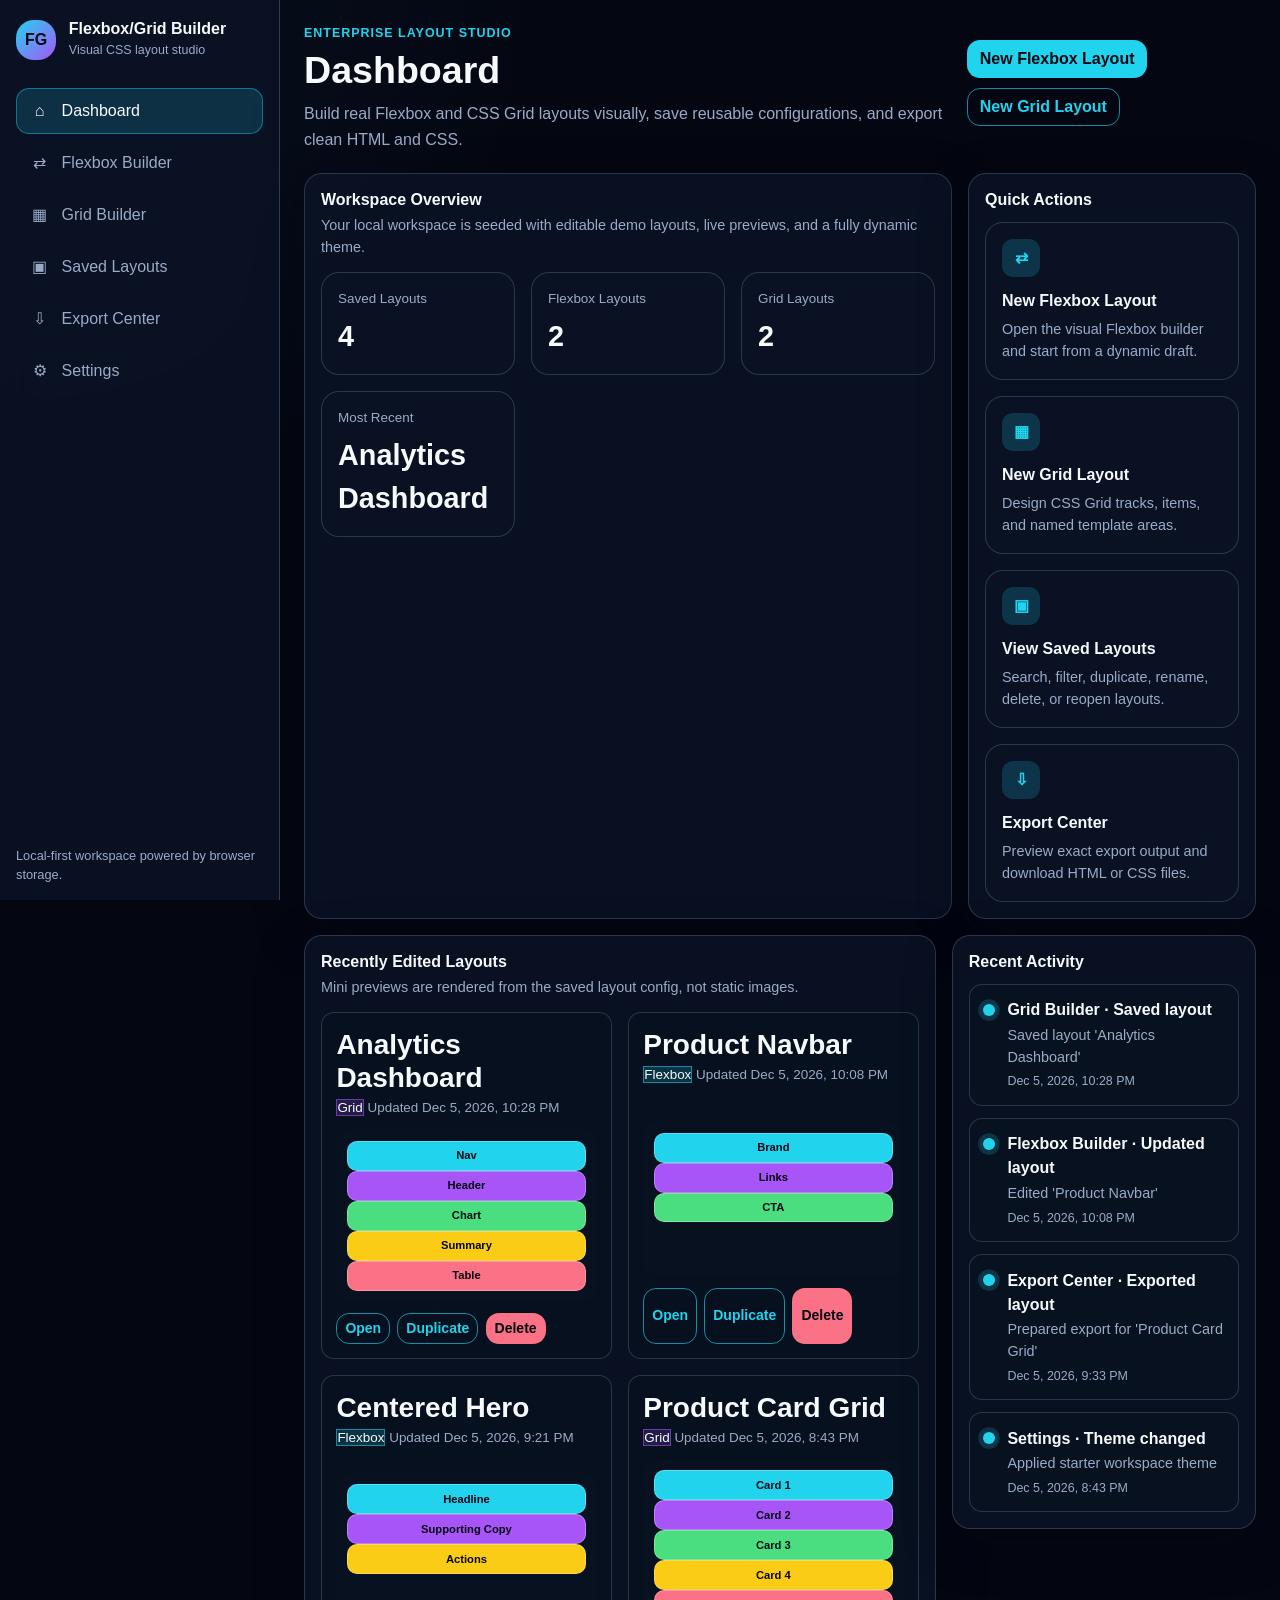
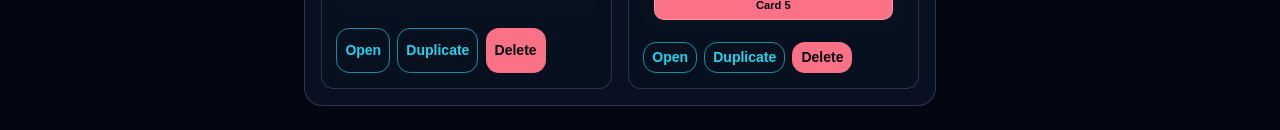
==== index.html @ abde0577 "Build Flexbox Grid Builder" ====
<!doctype html>
<html lang="en">
  <head>
    <meta charset="utf-8" />
    <meta name="viewport" content="width=device-width, initial-scale=1" />
    <title>Flexbox/Grid Builder | Dashboard</title>
    <link
      href="https://cdn.jsdelivr.net/npm/bootstrap@5.3.3/dist/css/bootstrap.min.css"
      rel="stylesheet"
    />
    <link href="styles.css" rel="stylesheet" />
    <link href="css/dashboard.css" rel="stylesheet" />
  </head>
  <body data-page="dashboard">
    <div class="app-shell">
      <main class="app-main">
        <header class="page-header">
          <div>
            <p class="page-kicker">Enterprise layout studio</p>
            <h1 class="page-title">Dashboard</h1>
            <p class="page-description">
              Build real Flexbox and CSS Grid layouts visually, save reusable
              configurations, and export clean HTML and CSS.
            </p>
          </div>
          <div class="hero-actions">
            <a class="btn btn-theme" href="flexbox-builder.html"
              >New Flexbox Layout</a
            >
            <a class="btn btn-outline-theme" href="grid-builder.html"
              >New Grid Layout</a
            >
          </div>
        </header>

        <section class="dashboard-hero">
          <div class="card-panel">
            <div class="panel-inner">
              <h2 class="panel-title">Workspace Overview</h2>
              <p class="panel-subtitle">
                Your local workspace is seeded with editable demo layouts, live
                previews, and a fully dynamic theme.
              </p>
              <div class="stat-grid" id="dashboardStats"></div>
            </div>
          </div>

          <div class="card-panel">
            <div class="panel-inner">
              <h2 class="panel-title">Quick Actions</h2>
              <div class="action-grid" id="quickActions"></div>
            </div>
          </div>
        </section>

        <section class="dashboard-columns">
          <div class="card-panel">
            <div class="panel-inner">
              <h2 class="panel-title">Recently Edited Layouts</h2>
              <p class="panel-subtitle">
                Mini previews are rendered from the saved layout config, not
                static images.
              </p>
              <div class="recent-layouts-grid" id="recentLayouts"></div>
            </div>
          </div>

          <div class="card-panel">
            <div class="panel-inner">
              <h2 class="panel-title">Recent Activity</h2>
              <ul class="activity-list" id="activityLog"></ul>
            </div>
          </div>
        </section>
      </main>
    </div>

    <script src="https://code.jquery.com/jquery-3.7.1.min.js"></script>
    <script src="https://cdn.jsdelivr.net/npm/bootstrap@5.3.3/dist/js/bootstrap.bundle.min.js"></script>
    <script src="js/shared.js"></script>
    <script src="js/dashboard.js"></script>
  </body>
</html>
---- styles.css ----
:root {
  --bg: #040712;
  --bg-soft: #07111f;
  --card: rgba(10, 18, 36, 0.9);
  --text: #f7fbff;
  --muted: #9aabc7;
  --primary: #22d3ee;
  --secondary: #a855f7;
  --success: #4ade80;
  --warning: #facc15;
  --danger: #fb7185;
  --radius: 18px;
  --font-family: Inter, sans-serif;
  --mono-font: "SFMono-Regular", Consolas, "Liberation Mono", monospace;
  --transition-speed: 320ms;
}

* {
  box-sizing: border-box;
}

html {
  min-height: 100%;
  background: var(--bg);
}

body {
  min-height: 100vh;
  margin: 0;
  background:
    radial-gradient(circle at top left, var(--bg-soft), transparent 34rem),
    var(--bg);
  color: var(--text);
  font-family: var(--font-family);
  overflow-x: hidden;
}

body.compact-sidebar .app-sidebar {
  width: 5.25rem;
}

body.compact-sidebar .sidebar-label,
body.compact-sidebar .sidebar-subtitle,
body.compact-sidebar .brand-copy,
body.compact-sidebar .sidebar-footer {
  display: none;
}

body.compact-sidebar .app-main {
  margin-left: 5.25rem;
}

a {
  color: var(--primary);
  text-decoration: none;
}

a:hover {
  color: var(--secondary);
}

button,
input,
select,
textarea {
  font: inherit;
}

.app-shell {
  min-height: 100vh;
  display: flex;
}

.app-sidebar {
  position: fixed;
  inset: 0 auto 0 0;
  z-index: 20;
  width: 17.5rem;
  padding: 1rem;
  background: var(--card);
  border-right: 1px solid color-mix(in srgb, var(--muted), transparent 72%);
  backdrop-filter: blur(1rem);
  transition: width var(--transition-speed) ease;
}

.app-main {
  width: 100%;
  min-height: 100vh;
  margin-left: 17.5rem;
  padding: 1.5rem;
  transition: margin-left var(--transition-speed) ease;
}

.sidebar-brand {
  display: flex;
  align-items: center;
  gap: 0.8rem;
  min-height: 3rem;
  margin-bottom: 1.5rem;
}

.brand-mark {
  width: 2.5rem;
  height: 2.5rem;
  display: grid;
  place-items: center;
  flex: 0 0 auto;
  border-radius: var(--radius);
  background: linear-gradient(135deg, var(--primary), var(--secondary));
  color: var(--bg);
  font-weight: 800;
}

.brand-title {
  margin: 0;
  color: var(--text);
  font-size: 1rem;
  font-weight: 800;
  line-height: 1.1;
}

.sidebar-subtitle {
  margin: 0.2rem 0 0;
  color: var(--muted);
  font-size: 0.78rem;
}

.sidebar-nav {
  display: grid;
  gap: 0.35rem;
}

.sidebar-link {
  display: flex;
  align-items: center;
  gap: 0.75rem;
  min-height: 2.8rem;
  padding: 0.7rem 0.85rem;
  border-radius: calc(var(--radius) * 0.72);
  color: var(--muted);
  transition:
    background var(--transition-speed) ease,
    color var(--transition-speed) ease,
    transform var(--transition-speed) ease;
}

.sidebar-link:hover,
.sidebar-link.active {
  background: color-mix(in srgb, var(--primary), transparent 84%);
  color: var(--text);
}

.sidebar-link.active {
  box-shadow: inset 0 0 0 1px
    color-mix(in srgb, var(--primary), transparent 58%);
}

.sidebar-icon {
  width: 1.25rem;
  min-width: 1.25rem;
  text-align: center;
}

.sidebar-footer {
  position: absolute;
  right: 1rem;
  bottom: 1rem;
  left: 1rem;
  color: var(--muted);
  font-size: 0.8rem;
}

.mobile-topbar {
  display: none;
  position: sticky;
  top: 0;
  z-index: 19;
  align-items: center;
  justify-content: space-between;
  gap: 1rem;
  padding: 0.85rem 1rem;
  background: var(--card);
  border-bottom: 1px solid color-mix(in srgb, var(--muted), transparent 72%);
  backdrop-filter: blur(1rem);
}

.page-header {
  display: flex;
  align-items: flex-start;
  justify-content: space-between;
  gap: 1rem;
  margin-bottom: 1.25rem;
}

.page-kicker {
  margin: 0 0 0.35rem;
  color: var(--primary);
  font-size: 0.78rem;
  font-weight: 800;
  letter-spacing: 0.08em;
  text-transform: uppercase;
}

.page-title {
  margin: 0;
  color: var(--text);
  font-size: clamp(1.65rem, 3vw, 2.35rem);
  font-weight: 850;
  letter-spacing: 0;
}

.page-description {
  max-width: 48rem;
  margin: 0.5rem 0 0;
  color: var(--muted);
  line-height: 1.6;
}

.content-grid {
  display: grid;
  gap: 1rem;
}

.card-panel {
  border: 1px solid color-mix(in srgb, var(--muted), transparent 76%);
  border-radius: var(--radius);
  background: var(--card);
  box-shadow: 0 1rem 3rem color-mix(in srgb, var(--bg), transparent 55%);
}

.panel-inner {
  padding: 1rem;
}

.panel-title {
  margin: 0 0 0.8rem;
  color: var(--text);
  font-size: 1rem;
  font-weight: 800;
}

.panel-subtitle {
  margin: -0.4rem 0 0.85rem;
  color: var(--muted);
  font-size: 0.9rem;
}

.stat-grid {
  display: grid;
  grid-template-columns: repeat(auto-fit, minmax(11rem, 1fr));
  gap: 1rem;
}

.stat-card {
  padding: 1rem;
  border: 1px solid color-mix(in srgb, var(--muted), transparent 76%);
  border-radius: var(--radius);
  background: var(--card);
}

.stat-label {
  margin: 0;
  color: var(--muted);
  font-size: 0.84rem;
}

.stat-value {
  margin: 0.35rem 0 0;
  color: var(--text);
  font-size: 1.8rem;
  font-weight: 850;
}

.action-grid {
  display: grid;
  grid-template-columns: repeat(auto-fit, minmax(13rem, 1fr));
  gap: 1rem;
}

.action-card {
  display: block;
  height: 100%;
  padding: 1rem;
  border: 1px solid color-mix(in srgb, var(--muted), transparent 76%);
  border-radius: var(--radius);
  background: var(--card);
  color: var(--text);
  transition:
    transform var(--transition-speed) ease,
    border-color var(--transition-speed) ease,
    background var(--transition-speed) ease;
}

.action-card:hover {
  transform: translateY(-0.16rem);
  border-color: color-mix(in srgb, var(--primary), transparent 42%);
  background: color-mix(in srgb, var(--primary), var(--card) 88%);
  color: var(--text);
}

.action-card-title {
  margin: 0;
  font-weight: 800;
}

.action-card-text {
  margin: 0.4rem 0 0;
  color: var(--muted);
  font-size: 0.9rem;
}

.btn-theme {
  border: 1px solid color-mix(in srgb, var(--primary), transparent 42%);
  border-radius: calc(var(--radius) * 0.72);
  background: var(--primary);
  color: var(--bg);
  font-weight: 800;
}

.btn-theme:hover {
  border-color: var(--secondary);
  background: var(--secondary);
  color: var(--bg);
}

.btn-outline-theme {
  border: 1px solid color-mix(in srgb, var(--primary), transparent 36%);
  border-radius: calc(var(--radius) * 0.72);
  background: transparent;
  color: var(--primary);
  font-weight: 700;
}

.btn-outline-theme:hover {
  background: var(--primary);
  color: var(--bg);
}

.btn-danger-theme {
  border: 1px solid color-mix(in srgb, var(--danger), transparent 30%);
  border-radius: calc(var(--radius) * 0.72);
  background: var(--danger);
  color: var(--bg);
  font-weight: 800;
}

.form-control,
.form-select {
  border-color: color-mix(in srgb, var(--muted), transparent 64%);
  border-radius: calc(var(--radius) * 0.62);
  background-color: var(--bg-soft);
  color: var(--text);
}

.form-control:focus,
.form-select:focus {
  border-color: var(--primary);
  background-color: var(--bg-soft);
  color: var(--text);
  box-shadow: 0 0 0 0.2rem color-mix(in srgb, var(--primary), transparent 78%);
}

.form-label {
  color: var(--text);
  font-size: 0.86rem;
  font-weight: 750;
}

.form-text,
.text-muted-theme {
  color: var(--muted);
}

.input-group-text {
  border-color: color-mix(in srgb, var(--muted), transparent 64%);
  background: var(--card);
  color: var(--muted);
}

.badge-theme {
  border: 1px solid color-mix(in srgb, var(--primary), transparent 46%);
  background: color-mix(in srgb, var(--primary), transparent 82%);
  color: var(--text);
}

.badge-grid {
  border-color: color-mix(in srgb, var(--secondary), transparent 46%);
  background: color-mix(in srgb, var(--secondary), transparent 82%);
}

.badge-flex {
  border-color: color-mix(in srgb, var(--primary), transparent 46%);
  background: color-mix(in srgb, var(--primary), transparent 82%);
}

.builder-layout {
  display: grid;
  grid-template-columns: minmax(17rem, 23rem) minmax(0, 1fr);
  gap: 1rem;
  align-items: start;
}

.controls-panel {
  position: sticky;
  top: 1rem;
  max-height: calc(100vh - 2rem);
  overflow: auto;
}

.control-section {
  padding: 1rem;
  border-bottom: 1px solid color-mix(in srgb, var(--muted), transparent 78%);
}

.control-section:last-child {
  border-bottom: 0;
}

.control-grid {
  display: grid;
  gap: 0.85rem;
}

.preview-stage {
  min-height: 24rem;
  padding: 1rem;
  border: 1px dashed color-mix(in srgb, var(--muted), transparent 48%);
  border-radius: var(--radius);
  background:
    linear-gradient(
      color-mix(in srgb, var(--muted), transparent 94%) 1px,
      transparent 1px
    ),
    linear-gradient(
      90deg,
      color-mix(in srgb, var(--muted), transparent 94%) 1px,
      transparent 1px
    ),
    var(--bg-soft);
  background-size: 1.5rem 1.5rem;
  overflow: auto;
}

.preview-item {
  display: grid;
  place-items: center;
  min-width: 3rem;
  min-height: 3rem;
  padding: 0.7rem;
  border: 1px solid color-mix(in srgb, var(--text), transparent 72%);
  border-radius: calc(var(--radius) * 0.55);
  color: var(--bg);
  font-weight: 800;
  text-align: center;
}

.code-panel {
  margin: 0;
  min-height: 16rem;
  max-height: 28rem;
  overflow: auto;
  padding: 1rem;
  border-radius: var(--radius);
  background: var(--bg-soft);
  color: var(--text);
  font-family: var(--mono-font);
  font-size: 0.86rem;
  line-height: 1.55;
  white-space: pre;
}

.code-tabs {
  display: flex;
  flex-wrap: wrap;
  gap: 0.5rem;
  margin-bottom: 0.75rem;
}

.item-editor,
.track-editor,
.layout-card {
  padding: 0.9rem;
  border: 1px solid color-mix(in srgb, var(--muted), transparent 76%);
  border-radius: calc(var(--radius) * 0.72);
  background: color-mix(in srgb, var(--bg-soft), transparent 8%);
}

.item-editor + .item-editor,
.track-editor + .track-editor {
  margin-top: 0.75rem;
}

.layout-card {
  display: grid;
  gap: 0.75rem;
}

.layout-card-header {
  display: flex;
  align-items: flex-start;
  justify-content: space-between;
  gap: 0.75rem;
}

.layout-title {
  margin: 0;
  color: var(--text);
  font-weight: 850;
}

.layout-meta {
  margin: 0.2rem 0 0;
  color: var(--muted);
  font-size: 0.84rem;
}

.layout-actions {
  display: flex;
  flex-wrap: wrap;
  gap: 0.45rem;
}

.mini-preview {
  min-height: 8rem;
  padding: 0.65rem;
  border-radius: calc(var(--radius) * 0.72);
  background: var(--bg-soft);
  overflow: hidden;
}

.mini-preview .preview-item {
  min-width: 1.65rem;
  min-height: 1.65rem;
  padding: 0.35rem;
  font-size: 0.7rem;
}

.empty-state {
  display: grid;
  place-items: center;
  min-height: 14rem;
  padding: 2rem;
  border: 1px dashed color-mix(in srgb, var(--muted), transparent 52%);
  border-radius: var(--radius);
  background: var(--card);
  color: var(--muted);
  text-align: center;
}

.status-region {
  position: fixed;
  right: 1rem;
  bottom: 1rem;
  z-index: 40;
  display: grid;
  gap: 0.5rem;
  width: min(24rem, calc(100vw - 2rem));
}

.status-message {
  padding: 0.85rem 1rem;
  border: 1px solid color-mix(in srgb, var(--muted), transparent 72%);
  border-radius: calc(var(--radius) * 0.72);
  background: var(--card);
  color: var(--text);
  box-shadow: 0 1rem 2rem color-mix(in srgb, var(--bg), transparent 54%);
}

.status-success {
  border-color: color-mix(in srgb, var(--success), transparent 42%);
}

.status-warning {
  border-color: color-mix(in srgb, var(--warning), transparent 42%);
}

.status-danger {
  border-color: color-mix(in srgb, var(--danger), transparent 42%);
}

.transition-overlay {
  position: fixed;
  inset: 0;
  z-index: 9999;
  display: grid;
  place-items: center;
  background: var(--bg);
  color: var(--text);
  opacity: 1;
  visibility: visible;
  transition:
    opacity var(--transition-speed) ease,
    visibility var(--transition-speed) ease;
}

.transition-overlay.hidden {
  opacity: 0;
  visibility: hidden;
  pointer-events: none;
}

.transition-content {
  display: grid;
  gap: 0.85rem;
  place-items: center;
  color: var(--muted);
}

.transition-spinner {
  width: 2.25rem;
  height: 2.25rem;
  border: 0.22rem solid color-mix(in srgb, var(--primary), transparent 72%);
  border-top-color: var(--primary);
  border-radius: 999rem;
  animation: spin 0.8s linear infinite;
}

.transition-message {
  margin: 0;
  font-size: 0.9rem;
}

.table-theme {
  color: var(--text);
}

.table-theme > :not(caption) > * > * {
  background: transparent;
  border-bottom-color: color-mix(in srgb, var(--muted), transparent 78%);
  color: var(--text);
}

iframe.export-frame {
  width: 100%;
  min-height: 24rem;
  border: 1px solid color-mix(in srgb, var(--muted), transparent 68%);
  border-radius: var(--radius);
  background: var(--bg-soft);
}

.theme-swatch {
  width: 2rem;
  height: 2rem;
  border: 1px solid color-mix(in srgb, var(--text), transparent 70%);
  border-radius: calc(var(--radius) * 0.45);
}

@keyframes spin {
  to {
    transform: rotate(360deg);
  }
}

@media (max-width: 991.98px) {
  .mobile-topbar {
    display: flex;
  }

  .app-shell {
    display: block;
  }

  .app-sidebar {
    transform: translateX(-100%);
    width: min(18rem, 88vw);
    transition:
      transform var(--transition-speed) ease,
      width var(--transition-speed) ease;
  }

  .app-sidebar.open {
    transform: translateX(0);
  }

  .app-main,
  body.compact-sidebar .app-main {
    margin-left: 0;
    padding: 1rem;
  }

  .builder-layout {
    grid-template-columns: 1fr;
  }

  .controls-panel {
    position: static;
    max-height: none;
  }

  .page-header {
    display: block;
  }
}

@media (max-width: 575.98px) {
  .app-main {
    padding: 0.85rem;
  }

  .panel-inner,
  .control-section {
    padding: 0.85rem;
  }

  .layout-card-header {
    display: block;
  }

  .layout-actions {
    margin-top: 0.75rem;
  }

  .code-panel {
    font-size: 0.78rem;
  }
}
---- css/dashboard.css ----
.dashboard-hero {
  display: grid;
  grid-template-columns: minmax(0, 1.4fr) minmax(18rem, 0.6fr);
  gap: 1rem;
  align-items: stretch;
  margin-bottom: 1rem;
}

.dashboard-hero .card-panel {
  min-height: 100%;
}

.hero-actions {
  display: flex;
  flex-wrap: wrap;
  gap: 0.6rem;
  margin-top: 1rem;
}

.recent-layouts-grid {
  display: grid;
  grid-template-columns: repeat(auto-fit, minmax(17rem, 1fr));
  gap: 1rem;
}

.activity-list {
  display: grid;
  gap: 0.75rem;
  margin: 0;
  padding: 0;
  list-style: none;
}

.activity-item {
  display: grid;
  grid-template-columns: auto minmax(0, 1fr);
  gap: 0.75rem;
  padding: 0.85rem;
  border: 1px solid color-mix(in srgb, var(--muted), transparent 76%);
  border-radius: calc(var(--radius) * 0.72);
  background: var(--bg-soft);
}

.activity-dot {
  width: 0.75rem;
  height: 0.75rem;
  margin-top: 0.35rem;
  border-radius: 999rem;
  background: var(--primary);
  box-shadow: 0 0 0 0.3rem color-mix(in srgb, var(--primary), transparent 82%);
}

.activity-title {
  margin: 0;
  color: var(--text);
  font-weight: 800;
}

.activity-detail {
  margin: 0.18rem 0 0;
  color: var(--muted);
  font-size: 0.9rem;
}

.activity-time {
  margin: 0.25rem 0 0;
  color: var(--muted);
  font-size: 0.78rem;
}

.dashboard-columns {
  display: grid;
  grid-template-columns: minmax(0, 1.35fr) minmax(18rem, 0.65fr);
  gap: 1rem;
  align-items: start;
}

.quick-action-icon {
  display: grid;
  place-items: center;
  width: 2.4rem;
  height: 2.4rem;
  margin-bottom: 0.75rem;
  border-radius: calc(var(--radius) * 0.62);
  background: color-mix(in srgb, var(--primary), transparent 82%);
  color: var(--primary);
  font-weight: 900;
}

@media (max-width: 991.98px) {
  .dashboard-hero,
  .dashboard-columns {
    grid-template-columns: 1fr;
  }
}
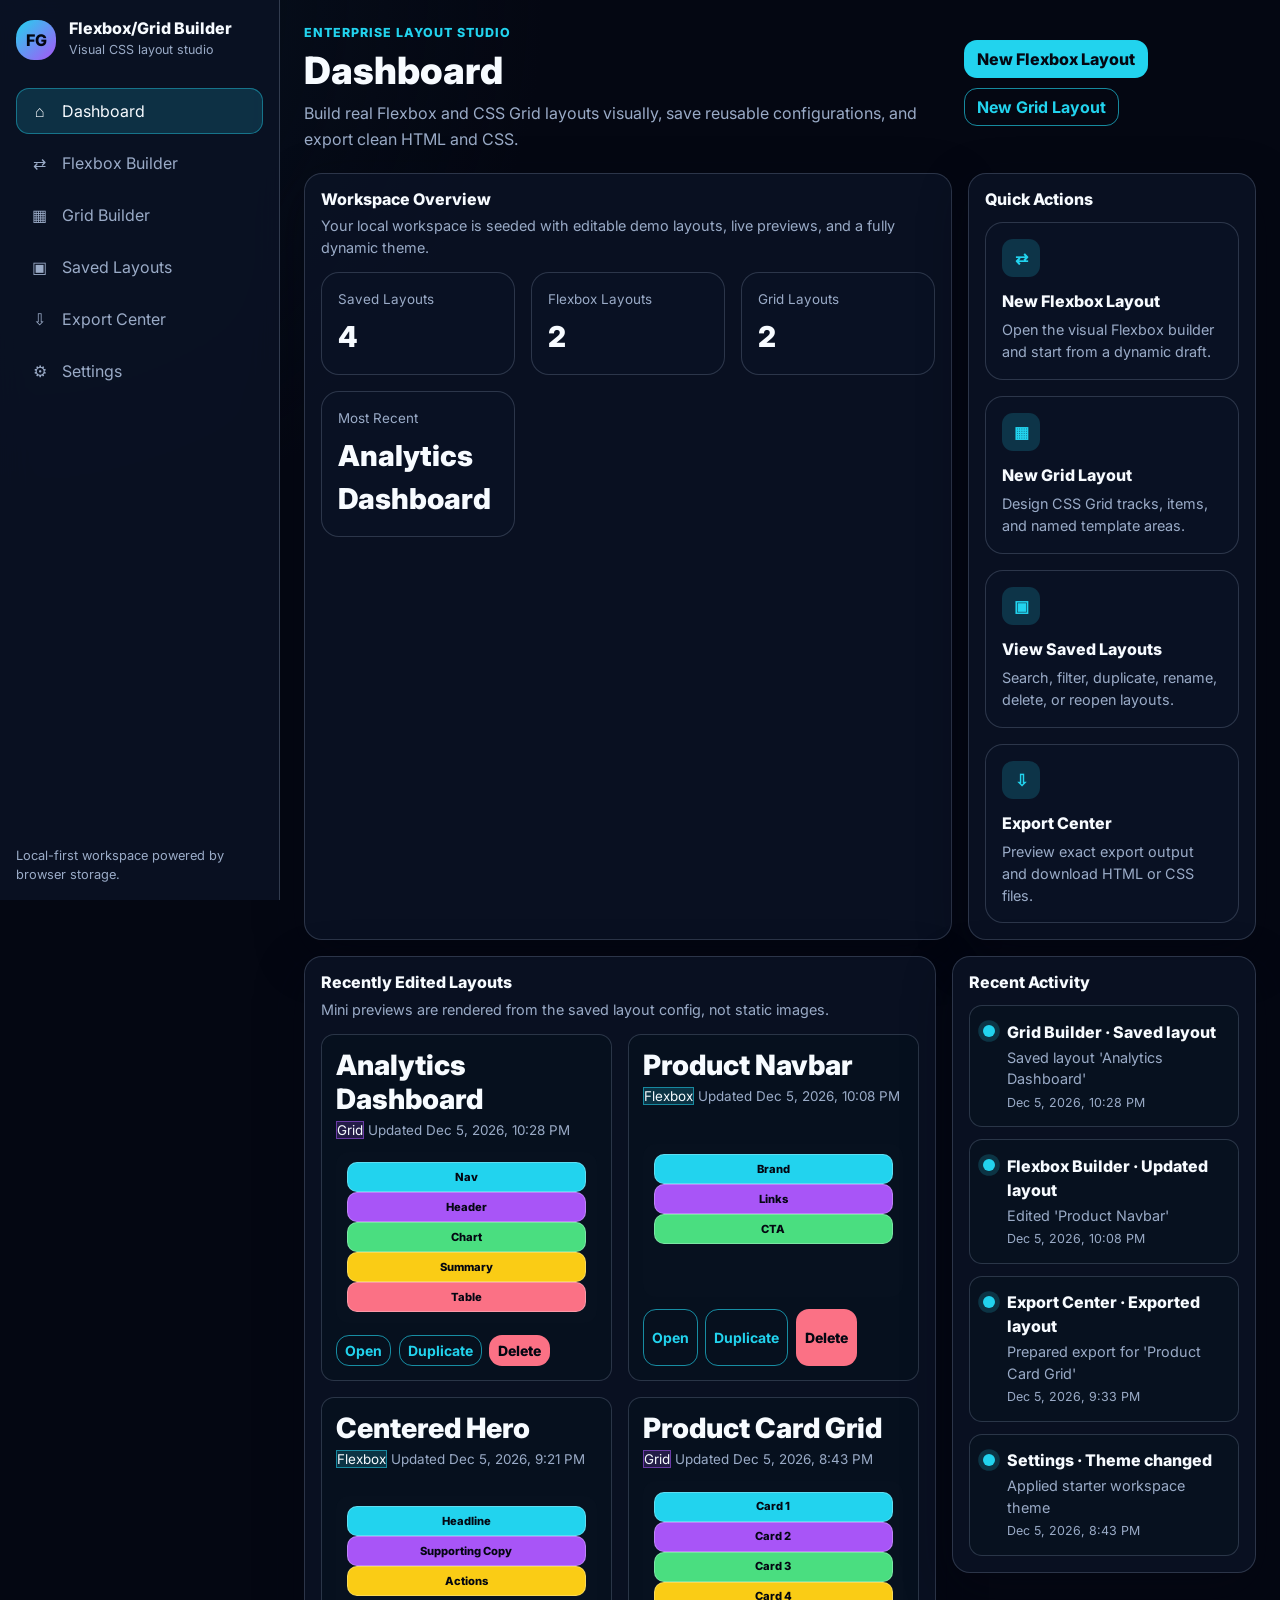
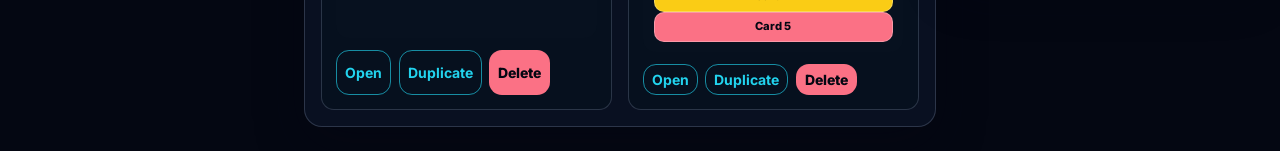
==== commit e1acbb0c: "Load Inter via Google Fonts font-family declared Inter but no stylesheet ever loaded it, so every vi" ====
--- a/index.html
+++ b/index.html
@@ -4,6 +4,27 @@
     <meta charset="utf-8" />
     <meta name="viewport" content="width=device-width, initial-scale=1" />
     <title>Flexbox/Grid Builder | Dashboard</title>
+    <link rel="preconnect" href="https://fonts.googleapis.com" />
+    <link rel="preconnect" href="https://fonts.gstatic.com" crossorigin />
+    <link rel="stylesheet" href="https://fonts.googleapis.com/css2?family=Inter:wght@400;500;600;700&display=swap" />
+    <meta
+      name="description"
+      content="An interactive browser-based Flexbox/Grid layout builder with live preview, real-time HTML/CSS export, saved layouts, and a fully dynamic, user-customizable theme system."
+    />
+    <link rel="canonical" href="https://fazal305.github.io/flexbox-grid-builder/" />
+    <meta property="og:type" content="website" />
+    <meta property="og:url" content="https://fazal305.github.io/flexbox-grid-builder/" />
+    <meta property="og:title" content="Flexbox/Grid Builder | Dashboard" />
+    <meta
+      property="og:description"
+      content="An interactive browser-based Flexbox/Grid layout builder with live preview, real-time HTML/CSS export, saved layouts, and a fully dynamic, user-customizable theme system."
+    />
+    <meta name="twitter:card" content="summary_large_image" />
+    <meta name="twitter:title" content="Flexbox/Grid Builder | Dashboard" />
+    <meta
+      name="twitter:description"
+      content="An interactive browser-based Flexbox/Grid layout builder with live preview, real-time HTML/CSS export, saved layouts, and a fully dynamic, user-customizable theme system."
+    />
     <link
       href="https://cdn.jsdelivr.net/npm/bootstrap@5.3.3/dist/css/bootstrap.min.css"
       rel="stylesheet"
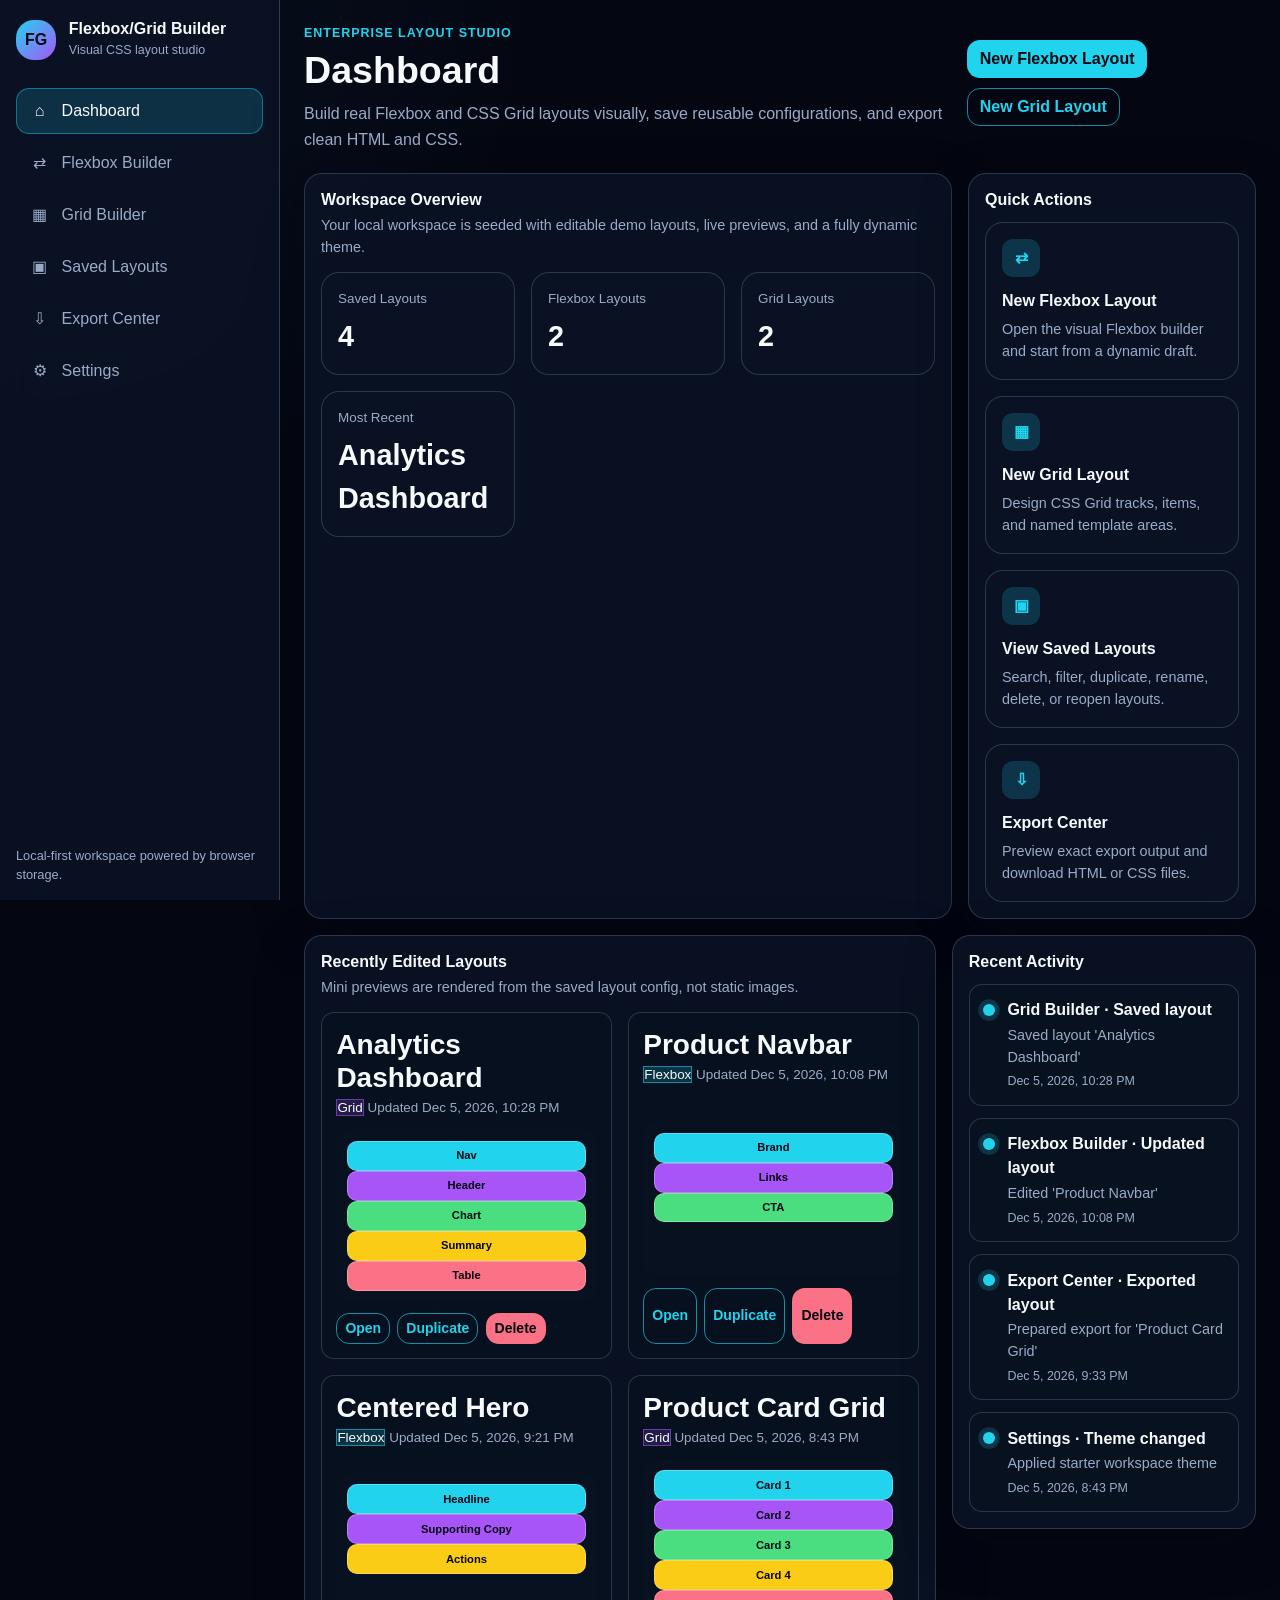
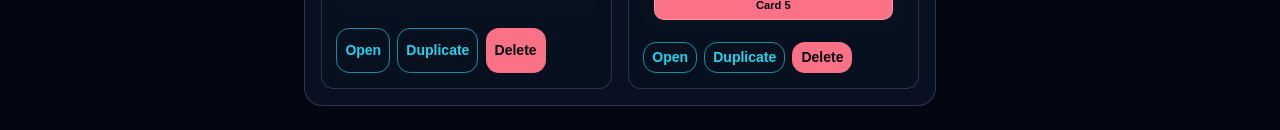
==== commit 32e6659f: "Replace generic default font with something more distinctive Inter is the typeface everyone reaches " ====
--- a/index.html
+++ b/index.html
@@ -6,7 +6,7 @@
     <title>Flexbox/Grid Builder | Dashboard</title>
     <link rel="preconnect" href="https://fonts.googleapis.com" />
     <link rel="preconnect" href="https://fonts.gstatic.com" crossorigin />
-    <link rel="stylesheet" href="https://fonts.googleapis.com/css2?family=Inter:wght@400;500;600;700&display=swap" />
+    <link rel="stylesheet" href="https://fonts.googleapis.com/css2?family=Onest:wght@400;500;600;700&display=swap" />
     <meta
       name="description"
       content="An interactive browser-based Flexbox/Grid layout builder with live preview, real-time HTML/CSS export, saved layouts, and a fully dynamic, user-customizable theme system."
--- a/styles.css
+++ b/styles.css
@@ -10,7 +10,7 @@
   --warning: #facc15;
   --danger: #fb7185;
   --radius: 18px;
-  --font-family: Inter, sans-serif;
+  --font-family: "Onest", sans-serif;
   --mono-font: "SFMono-Regular", Consolas, "Liberation Mono", monospace;
   --transition-speed: 320ms;
 }
